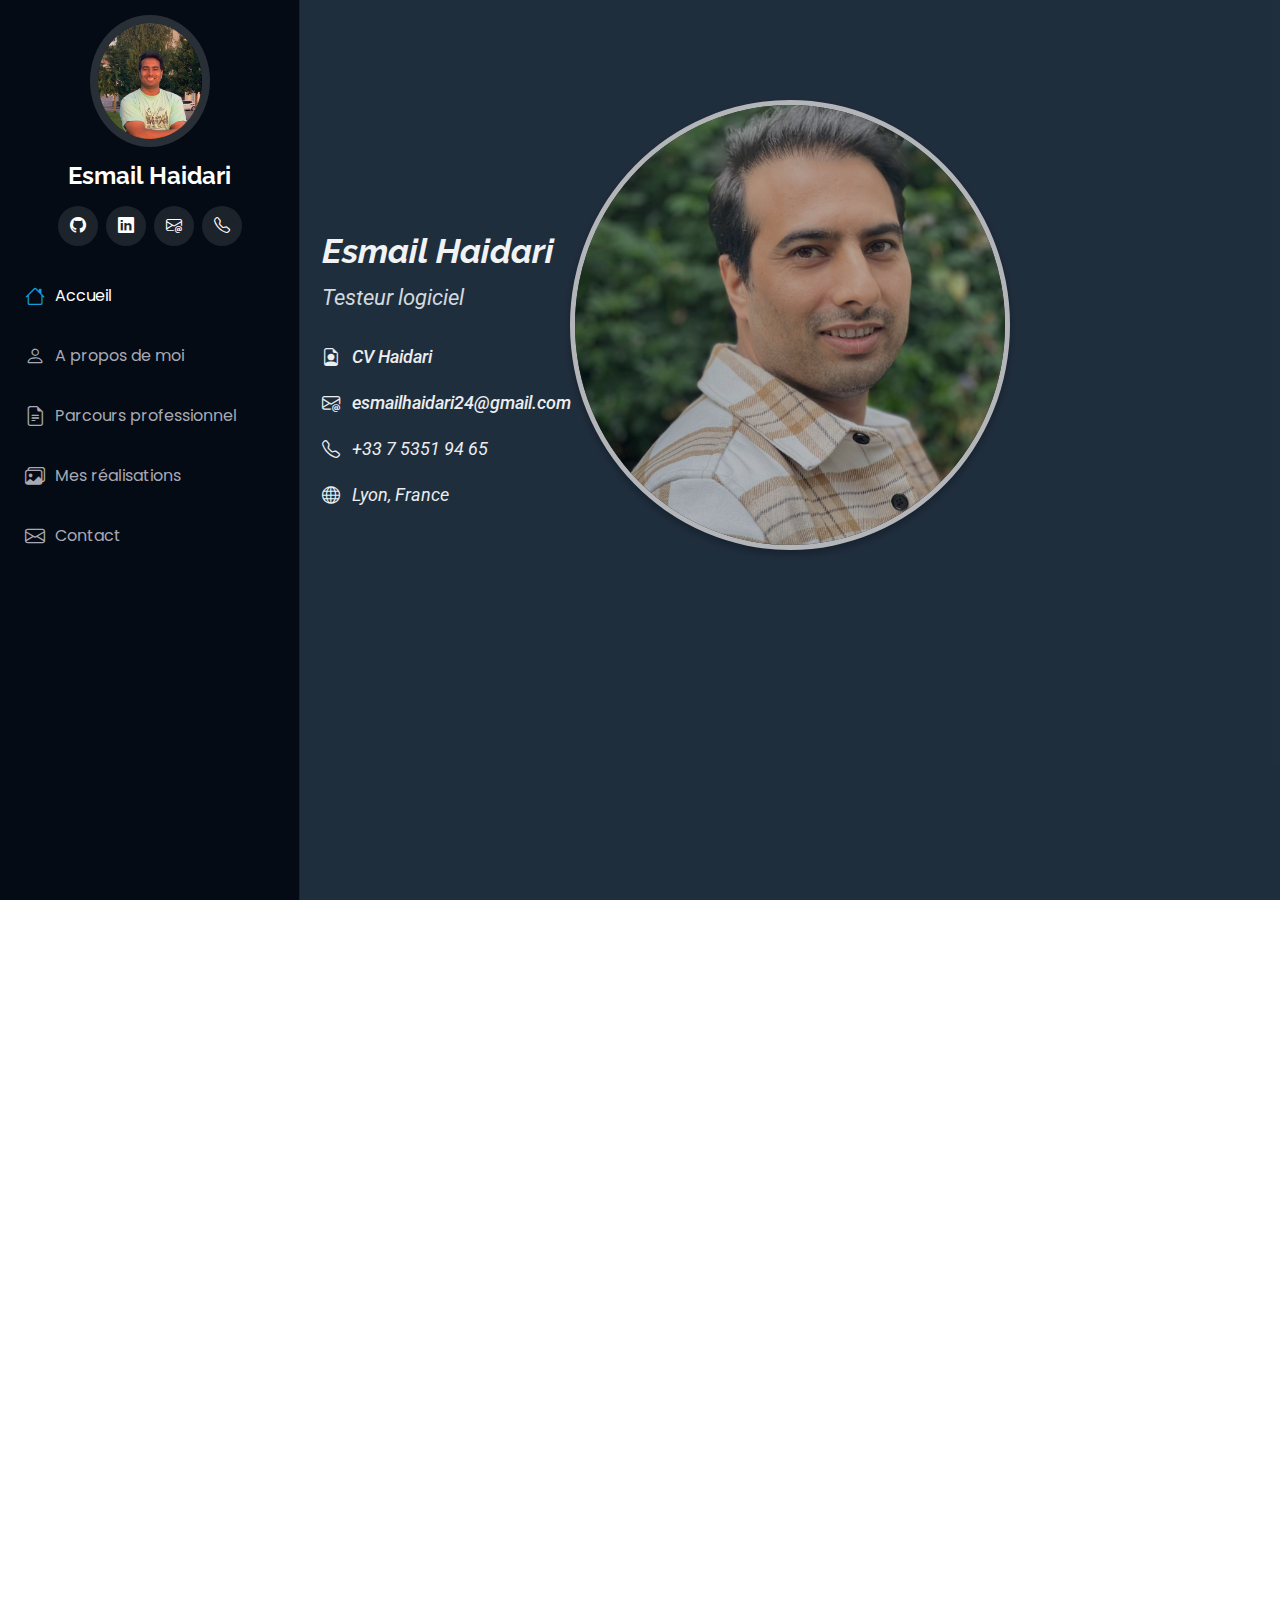
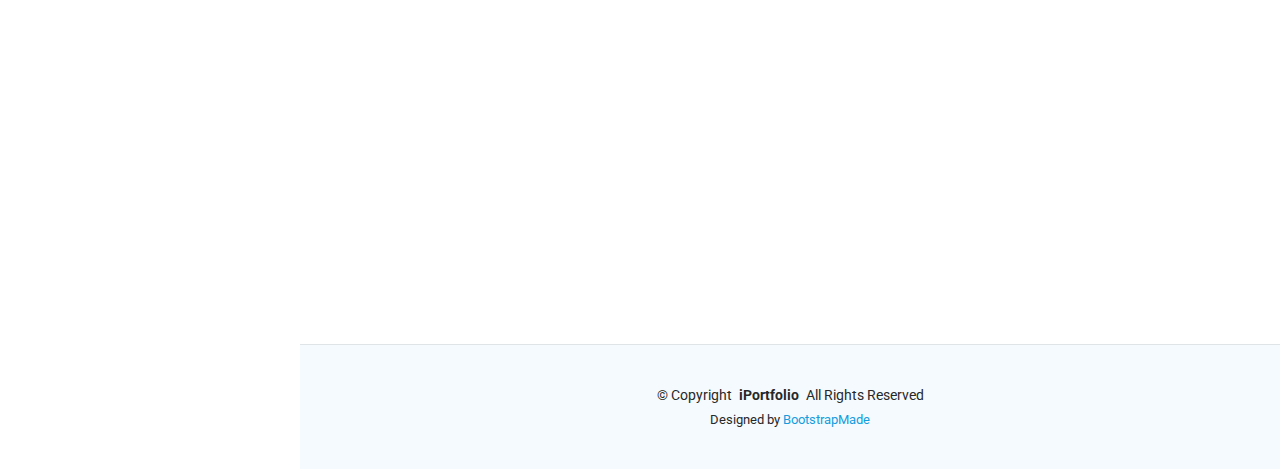
==== index.html @ 77de36d9 "first commit" ====
<!DOCTYPE html>
<html lang="en">

<head>
  <meta charset="utf-8">
  <meta content="width=device-width, initial-scale=1.0" name="viewport">
  <title>Esmail Haidari</title>
  <meta content="" name="description">
  <meta content="" name="keywords">

  <!-- Favicons -->
  <link href="assets/img/favicon.png" rel="icon">
  <link href="assets/img/apple-touch-icon.png" rel="apple-touch-icon">

  <!-- Fonts -->
  <link href="https://fonts.googleapis.com" rel="preconnect">
  <link href="https://fonts.gstatic.com" rel="preconnect" crossorigin>
  <link
    href="https://fonts.googleapis.com/css2?family=Roboto:ital,wght@0,100;0,300;0,400;0,500;0,700;0,900;1,100;1,300;1,400;1,500;1,700;1,900&family=Poppins:ital,wght@0,100;0,200;0,300;0,400;0,500;0,600;0,700;0,800;0,900;1,100;1,200;1,300;1,400;1,500;1,600;1,700;1,800;1,900&family=Raleway:ital,wght@0,100;0,200;0,300;0,400;0,500;0,600;0,700;0,800;0,900;1,100;1,200;1,300;1,400;1,500;1,600;1,700;1,800;1,900&display=swap"
    rel="stylesheet">

  <!-- Vendor CSS Files -->
  <link href="assets/vendor/bootstrap/css/bootstrap.min.css" rel="stylesheet">
  <link href="assets/vendor/bootstrap-icons/bootstrap-icons.css" rel="stylesheet">
  <link href="assets/vendor/aos/aos.css" rel="stylesheet">
  <link href="assets/vendor/glightbox/css/glightbox.min.css" rel="stylesheet">
  <link href="assets/vendor/swiper/swiper-bundle.min.css" rel="stylesheet">

  <!-- Main CSS File -->
  <link href="assets/css/main.css" rel="stylesheet">

  <!-- =======================================================
  * Template Name: iPortfolio
  * Template URL: https://bootstrapmade.com/iportfolio-bootstrap-portfolio-websites-template/
  * Updated: Jun 29 2024 with Bootstrap v5.3.3
  * Author: BootstrapMade.com
  * License: https://bootstrapmade.com/license/
  ======================================================== -->
</head>

<body class="index-page">

  <header id="header" class="header dark-background d-flex flex-column">
    <i class="header-toggle d-xl-none bi bi-list"></i>

    <div class="profile-img">
      <img src="assets/img/hero-bg.jpg" alt="" class="img-fluid rounded-circle">
    </div>

    <a href="index.html" class="logo d-flex align-items-center justify-content-center">
      <!-- Uncomment the line below if you also wish to use an image logo -->
      <!-- <img src="assets/img/logo.png" alt=""> -->
      <h1 class="sitename">Esmail Haidari</h1>
    </a>

    <div class="social-links text-center">


      <a href="https://github.com/esmailhaidari24" class="github"><i class="bi bi-github"></i></a>
      <a href="https://www.linkedin.com/in/esmail-haidari-31483b16a/" class="linkedin"><i
          class="bi bi-linkedin"></i></a>

      <a href="mailto:esmail.haidari24@gmail.com" class="mail">
        <i class="bi bi-envelope-at"></i>
      </a>

      <a href="tel:+3353519465" class="tel"><i class="bi bi-telephone"></i></a>
    </div>

    <nav id="navmenu" class="navmenu">
      <ul>
        <li><a href="#hero" class="active"><i class="bi bi-house navicon"></i>Accueil</a></li>
        <li><a href="#about"><i class="bi bi-person navicon"></i>A propos de moi</a></li>
        <li><a href="#resume"><i class="bi bi-file-earmark-text navicon"></i> Parcours professionnel</a></li>
        <li><a href="#portfolio"><i class="bi bi-images navicon"></i> Mes réalisations</a></li>


        </li>
        <li><a href="#contact"><i class="bi bi-envelope navicon"></i> Contact</a></li>
      </ul>
    </nav>

  </header>

  <main class="main">

    <!-- Hero Section -->

    <section  id="hero" class=" hero section dark-background " style="background-color: #2c3e50; min-height: 100vh; display: flex; align-items: center; justify-content: center; color: #ecf0f1;">

      <img style="border-radius:50%; width: 440px; height: 450px; margin:auto;margin-top:100px;  border: 5px solid #fff; box-shadow: 0 4px 8px rgba(0, 0, 0, 0.3); color: #ecf0f1;;"
      src="assets/img/portfolio/WhatsApp Image 1403-06-24 at 18.22.06.jpeg" 
      alt="" 

      data-aos="fade-in">
 
      <div  class="container" style="max-width: 800px; margin-left: 10px; padding-top: 40px;">
        <h2 style="color: hsl(210, 10%, 95%); font-size: 34px; margin-bottom: 10px; font-weight: 700;  font-style:italic;">Esmail Haidari
        </h2>
        <p style="color: hsl(210, 15%, 85%); font-size: 22px; margin-bottom: 25px; font-style:italic;">Testeur logiciel</p>

        <ul style="list-style: none; padding: 0; font-size: 18px; line-height: 2;">
          <li style="margin-bottom: 10px;">
            <a href="https://github.com/esmailhaidari24/CV" download="Haidari_CV.pdf"
              style="color:hsl(210, 6%, 93%); text-decoration: none; font-weight: 500;  font-style:italic;">
              <i class="bi bi-file-earmark-person" style="margin-right: 8px;"></i> CV Haidari
            </a>
          </li>
          <li style="margin-bottom: 10px;">
            <a href="mailto:esmailhaidari24@gmail.com"
              style="color:hsl(210, 6%, 93%); text-decoration: none; font-weight: 500;  font-style:italic;">
              <i class="bi bi-envelope-at" style="margin-right: 8px;"></i> esmailhaidari24@gmail.com
            </a>
          </li>
          <li style="color: hsl(210, 6%, 93%); margin-bottom: 10px;  font-style:italic;">
            <i class="bi bi-telephone" style="margin-right: 8px;  font-style:italic;"></i> +33 7 5351 94 65
          </li>
          <li style="color: hsl(210, 6%, 93%);  font-style:italic;">
            <i class="bi bi-globe" style="margin-right: 8px; font-style:italic;"></i> Lyon, France
          </li>
        </ul>
      </div>



    </section>



    </section><!-- /Hero Section -->

    <!-- About Section -->
    <section id="about" class="about section ">

      <!-- Section Title -->
      <div class="container section-title" data-aos="fade-up text-align:justify; ">
        <h2 style="font-weight:bolder; font-style: italic;">A propos de moi</h2>
        <p style="font-style:italic; text-align:justify; font-weight: bold; font-size:20px "> à la recherche d'un stage du 11/2024 au 01/2025</p> <br> 

        <p style="font-style:italic; text-align:justify;">Je suis actuellement en formation de Testeur Logiciel à IT-Akademy, en recherche d'un stage du 4 novembre
          2024 au 4 février 2025. Mes expériences professionnelles m'ont permis de comprendre l'importance du travail en
          équipe et de développer une grande capacité d'adaptation. Aujourd'hui, je souhaite mettre à profit ces
          compétences dans le domaine du Test Logiciel et continuer à progresser dans cette voie.</p>
      </div><!-- End Section Title -->


    </section><!-- /About Section -->

    <!-- Stats Section -->
    <section id="stats" class="stats section">

      <div class="container" data-aos="fade-up" data-aos-delay="100;">

        
          <h1 style="text-align: left; font-size: 32px; color: black;  border-bottom: 2px  solid var(--accent-color); width: 50px; ; font-weight: bold;  font-style:italic;">
         Compétences
          </h1>
        
        
          

          <div style="display: flex; flex-wrap: wrap; gap: 20px; justify-content: center; padding-bottom: 20px; ">
            <!-- Développement -->
            <div
              style="flex: 1 1 22%; background: #fff; border-radius: 8px; box-shadow: 0 4px 8px rgba(0,0,0,0.1); text-align: center; padding: 20px; transition: transform 0.3s, box-shadow 0.3s;">
              <img src="assets/img/portfolio/image d.png" alt=""
                style="width: 60px; height: 60px; margin-bottom: 10px;">
              <h2 style="font-size: 24px; margin-bottom: 15px;">Développement</h2>
              <ul style="list-style: none; padding: 0; margin: 0; line-height: 1.6;">
                <li>JavaScript</li>
                <li>python</li>
                <li>HTML 5</li>
                <li>CSS 3</li>
              </ul>
            </div>

            <!-- Base de données -->
            <div
              style="flex: 1 1 22%; background: #fff; border-radius: 8px; box-shadow: 0 4px 8px rgba(0,0,0,0.1); text-align: center; padding: 20px; transition: transform 0.3s, box-shadow 0.3s;">
              <img src="assets/img/portfolio/image.png" alt="" style="width: 60px; height: 60px; margin-bottom: 10px;">
              <h2 style="font-size: 24px; margin-bottom: 15px;">Base de données</h2>
              <ul style="list-style: none; padding: 0; margin: 0; line-height: 1.6;">
                <li>SQL</li>
                <li>DBeaver</li>
                <li>phpmyadmin</li>
              </ul>
            </div>

            <!-- Logiciel -->
            <div
              style="flex: 1 1 22%; background: #fff; border-radius: 8px; box-shadow: 0 4px 8px rgba(0,0,0,0.1); text-align: center; padding: 20px; transition: transform 0.3s, box-shadow 0.3s;">
              <img src="assets/img/portfolio/image copy.png" alt=""
                style="width: 60px; height: 60px; margin-bottom: 10px;">
              <h2 style="font-size: 24px; margin-bottom: 15px;">Logiciel</h2>
              <ul style="list-style: none; padding: 0; margin: 0; line-height: 1.6;">
                <li>selenium</li>
                <li>Jira</li>
                <li>postman</li>
                <li>Github</li>
              </ul>
            </div>

            <!-- Langues -->
            <div
              style="flex: 1 1 22%; background: #fff; border-radius: 8px; box-shadow: 0 4px 8px rgba(0,0,0,0.1); text-align: center; padding: 20px; transition: transform 0.3s, box-shadow 0.3s;">
              <img src="assets/img/portfolio/imageee.png" alt=""
                style="width: 60px; height: 60px; margin-bottom: 10px; background:green;">
              <h2 style="font-size: 24px; margin-bottom: 15px;">Langues</h2>
              <ul style="list-style: none; padding: 0; margin: 0; line-height: 1.6;">
                <li>Français</li>
                <li>Anglais</li>
                <li>persan</li>
              </ul>
            </div>
          </div>
        </div>



      </div>


      <!-- Resume Section -->
      <section id="resume" class="resume section">

        <!-- Section Title -->
        <div style="font-style: italic;" class="container section-title" data-aos="fade-up">
          <h2>Parcours professionnel</h2>
          <p> Ayant une solide expérience dans les domaines juridiques et administratifs, je suis à la recherche d'une
            nouvelle étape dans ma carrière professionnelle dans le domaine du test. </p>
        </div><!-- End Section Title -->

        <div class="container">

          <div class="row">

            <div class="col-lg-6" data-aos="fade-up" data-aos-delay="100">
              <h3 class="resume-title">Formation testeur logiciel</h3>

              <div class="resume-item pb-0">
                <h4>2024 - 2025</h4>
                <p><em>
                    <ul>
                      <li> Communication & posture professionnelle </li> <br>
                      <li> Préparation à la certification ISTQB </li> <br>
                      <li> Tests Fonctionnels et Automatisés </li> <br>
                      <li> Notions Fondamentales de qualité logiciel </li> <br>
                      <li> Algorithmie & Bases du Développement Web</li> <br>
                      <li> Conception de Tests Logiciels </li> <br>
                      <li> Exécution de Tests Fonctionnels & Automatisés </li> <br>
                      <li>Rapport des bugs </li> <br>
                  </em></p>
                </ul>

              </div><!-- Edn Resume Item -->

              <h3 class="resume-title">Education</h3>
              <div class="resume-item">
                <h4>Master en Droit International</h4>

                <h5>2019 - 2020</h5>
                <p><em>Université Jean Moulin Lyon 3
                  </em>
                <ul>
                  <li>Droit International Public</li>
                  <li>Droit International Private</li>
                  <li>Droit Humanitaire International</li>
                  <li>Droit des affaires internationales</li>
                  <li>Droit Administrative International</li>
                </ul>

              </div><!-- Edn Resume Item -->


            </div>




            <div class="col-lg-6" data-aos="fade-up" data-aos-delay="200">
              <h3 class="resume-title">Professional Experience</h3>
              <div class="resume-item">
                <h4>Interprète à l’OFPRA , paris</h4>
                <h5>2023 - 2024</h5>

                <ul>
                  <li>Traduire oralement les échanges entre les demandeurs d’asile et les agents de l’OFPRA (Office
                    Français de Protection des Réfugiés et Apatrides) pendant les entretiens individuels.</li>
                  <li>Aider à la communication entre les demandeurs d’asile et l’officier de protection pour assurer
                    une bonne compréhension mutuelle. </li>
                </ul>
              </div><!-- Edn Resume Item -->

              <div class="resume-item">
                <h4>Accompagnateur Social</h4>

                <h5>2022 - 2023</h5>
                <p><em>Conseil National des Barreaux , paris</em></p>

                <ul>
                  <li>Assistance dans les démarches administratives, l'insertion professionnelle, l'accès aux droits
                    et à la santé.
                  </li>
                  <li>Conception, mise en œuvre, et évaluation de projets d'accompagnement en collaboration avec les
                    partenaires concerné</li>

                </ul>
              </div><!-- Edn Resume Item -->


              <div class="resume-item">
                <h4>Conseiller Juridique</h4>

                <h5>2020 - 2021</h5>
                <p><em>Ambassade de France, Kaboul, Afghanistan</em></p>

                <ul>
                  <li>Planification et organisation des conférences visant à introduire et à développer des projets de
                    l’ambassade au sein des institutions juridiques en Afghanistan.

                  </li>
                  <li>Coordination efficace entre l’ambassade et barreau afghan pour assurer le traitement et suivi des
                    demandes de coopération judiciaire.</li>
                  <li>Rédaction de comptes rendus et prise de notes lors des réunions et échanges entre les
                    représentants de l'ambassade et le bureau afghan.
                  </li>
                  <li>Rédaction des documents : Élaborer et réviser des documents juridiques lors des conférences
                    organisées pour les avocats</li>
                </ul>
              </div><!-- Edn Resume Item -->

            </div>

          </div>

        </div>

      </section><!-- /Resume Section -->



      <!-- Portfolio Section -->
      <section id="portfolio" class="portfolio section light-background">

        <!-- Section Title -->
        <div style="font-style: italic;" class="container section-title" data-aos="fade-up;">
          <h2>Mes réalisations</h2>
          <p>J'ai réalisé plusieurs projets en informatique, en programmation et en tests fonctionnels. Je vous propose
            une liste des projets que j'ai réalisés et des compétences que j'ai acquises.</p>

        </div><!-- End Section Title -->

        <div class="container" style="background-color: white;">

          <div class="isotope-layout" data-default-filter="*" data-layout="masonry" data-sort="original-order">

            <ul class="portfolio-filters isotope-filters" data-aos="fade-up" data-aos-delay="100">
              <li data-filter="*" class="filter-active">All</li>
              <li data-filter=".filter-app">test logiciel</li>
              <li data-filter=".filter-product">JavaScript</li>
              <li data-filter=".filter-branding">python</li><a href="API"></a>
              <li data-filter=".filter-books">SQL</li>
              <li data-filter=".filter-books">selenium</li>

            </ul><!-- End Portfolio Filters -->




            <div class="row gy-4 isotope-container" data-aos="fade-up" data-aos-delay="200">

              <div class="col-lg-4 col-md-6 portfolio-item isotope-item filter-app">
                <div class="portfolio-content h-100">
                  <img style="width: 100%; height: 100%;  " src="assets/img/portfolio/app-1.jpg" class="img-fluid" alt="">
                  <div class="portfolio-info">
                    <h4>automatisation des tests selenium/pytest </h4>
                    <p>seleunium & pytest </p>/
                    <a href="https://github.com/esmailhaidari24/Selenium-et-Pytest" title="App 1"
                      data-gallery="portfolio-gallery-app" class="glightbox preview-link"><i
                        class="bi bi-zoom-in"></i></a>
                    <a href="https://github.com/esmailhaidari24/Selenium-et-Pytest" title="More Details"
                      class="details-link"><i class="bi bi-link-45deg"></i></a>
                  </div>
                </div>
              </div><!-- End Portfolio Item -->



              <div class="col-lg-4 col-md-6 portfolio-item isotope-item filter-product">
                <div class="portfolio-content h-100">
                  <img style="width: 100%; height: 100%;  " src="assets/img/portfolio/app-2.jpg" class="img-fluid" alt="">
                  <div class="portfolio-info">
                    <h4>API postman</h4>
                    <p>réalisation de test API </p>
                    <a href="https://github.com/esmailhaidari24/API--postman" title="Product 1"
                      data-gallery="portfolio-gallery-product" class="glightbox preview-link"><i
                        class="bi bi-zoom-in"></i></a>
                    <a href="https://github.com/esmailhaidari24/API--postman" title="More Details"
                      class="details-link"><i class="bi bi-link-45deg"></i></a>
                  </div>
                </div>

              </div><!-- End Portfolio Item -->

              <div class="col-lg-4 col-md-6 portfolio-item isotope-item filter-branding">
                <div class="portfolio-content h-100">
                  <img style="width: 100%; height: 100%; " src="assets/img/portfolio/branding-1.jpg" class="img-fluid" alt="">
                  <div class="portfolio-info">
                    <h4>Base de données</h4>
                    <p>SQL base de données</p>
                    <a href="https://github.com/esmailhaidari24/Exo-SQL" title="Branding 1"
                      data-gallery="portfolio-gallery-branding" class="glightbox preview-link"><i
                        class="bi bi-zoom-in"></i></a>
                    <a href=" https://github.com/esmailhaidari24/Exo-SQL" title="More Details" class="details-link"><i
                        class="bi bi-link-45deg"></i></a>
                  </div>
                </div>
              </div><!-- End Portfolio Item -->


              <div class="col-lg-4 col-md-6 portfolio-item isotope-item filter-books">
                <div class="portfolio-content h-100">
                  <img style="width: 100%; height: 100%;" src="assets/img/portfolio/books-1.jpg" class="img-fluid" alt="">
                  <div class="portfolio-info">
                    <h4>Test Fonctionnels</h4>
                    <p>concepation de tests fonctionnels</p>
                    <a href="https://github.com/esmailhaidari24/Tp-conception-de-test-fonctionnel" title="Branding 1"
                      data-gallery="portfolio-gallery-book" class="glightbox preview-link"><i
                        class="bi bi-zoom-in"></i></a>
                    <a href="https://github.com/esmailhaidari24/Tp-conception-de-test-fonctionnel" title="More Details"
                      class="details-link"><i class="bi bi-link-45deg"></i></a>
                  </div>
                </div>
              </div><!-- End Portfolio Item -->



              <div class="col-lg-4 col-md-6 portfolio-item isotope-item filter-app">
                <div class="portfolio-content h-100">
                  <img style="width: 100%; height: 100%;" src="assets/img/portfolio/app-2..jpg" class="img-fluid" alt="">
                  <div class="portfolio-info">
                    <h4>Algorithmie</h4>
                    <p>Exo d'algorithmie</p>
                    <a href="assets/img/portfolio/app-2.jpg" title="App 2" data-gallery="portfolio-gallery-app"
                      class="glightbox preview-link"><i class="bi bi-zoom-in"></i></a>
                    <a href="https://github.com/esmailhaidari24/Algorithmie" title="More Details"
                      class="details-link"><i class="bi bi-link-45deg"></i></a>
                  </div>
                </div>
              </div><!-- End Portfolio Item -->


              <div class="col-lg-4 col-md-6 portfolio-item isotope-item filter-product">
                <div class="portfolio-content h-100">
                  <img style="width: 100%; height: 100%;  " src="assets/img/portfolio/product-2.jpg" class="img-fluid" alt="">
                  <div class="portfolio-info">
                    <h4>HTML & CSS</h4>
                    <p>Mini projet HTML & CSS</p>
                    <a href="assets/img/portfolio/product-2.jpg" title="Product 2"
                      data-gallery="portfolio-gallery-product" class="glightbox preview-link"><i
                        class="bi bi-zoom-in"></i></a>
                    <a href="https://github.com/esmailhaidari24/HTML" title="More Details" class="details-link"><i
                        class="bi bi-link-45deg"></i></a>
                  </div>
                </div>
              </div><!-- End Portfolio Item -->


              <div class="col-lg-4 col-md-6 portfolio-item isotope-item filter-branding">
                <div class="portfolio-content h-100">
                  <img style="width: 100%; height: 100%;  " src="assets/img/portfolio/branding-2.jpg" class="img-fluid" alt="">
                  <div class="portfolio-info">
                    <h4>Digramme d'état</h4>
                    <p>Création un Graphe de flot</p>
                    <a href="assets/img/portfolio/branding-2.jpg" title="Branding 2"
                      data-gallery="portfolio-gallery-branding" class="glightbox preview-link"><i
                        class="bi bi-zoom-in"></i></a>
                    <a href="https://github.com/esmailhaidari24/test-par-couverture-d-cision/blob/main/README.md"
                      title="More Details" class="details-link"><i class="bi bi-link-45deg"></i></a>
                  </div>
                </div>
              </div><!-- End Portfolio Item -->


              <div class="col-lg-4 col-md-6 portfolio-item isotope-item filter-books">
                <div class="portfolio-content h-100">
                  <img style="width: 100%; height: 100%;  " src="assets/img/portfolio/books-2.jpg" class="img-fluid" alt="">
                  <div class="portfolio-info">
                    <h4>Calculette</h4>
                    <p>Création d'un programme en python pour tester une calculette</p>
                    <a href="assets/img/portfolio/books-2.jpg" title="Branding 2" data-gallery="portfolio-gallery-book"
                      class="glightbox preview-link"><i class="bi bi-zoom-in"></i></a>
                    <a href="https://github.com/esmailhaidari24/Calculette/blob/main/exo.py" title="More Details"
                      class="details-link"><i class="bi bi-link-45deg"></i></a>
                  </div>
                </div>
              </div><!-- End Portfolio Item -->

              <div class="col-lg-4 col-md-6 portfolio-item isotope-item filter-app">
                <div class="portfolio-content h-100">
                  <img style="width: 100%; height: 100%;  " src="assets/img/portfolio/branding---3.jpg" class="img-fluid" alt="">
                  <div class="portfolio-info">
                    <h4>Rédaction de cas de test fonctionnel</h4>
                    <p>cas de test & son automatisation</p>
                    <a href="assets/img/portfolio/app-3.jpg" title="App 3" data-gallery="portfolio-gallery-app"
                      class="glightbox preview-link"><i class="bi bi-zoom-in"></i></a>
                    <a href="https://github.com/esmailhaidari24/Tp-conception-de-test-fonctionnel?tab=readme-ov-file"
                      title="More Details" class="details-link"><i class="bi bi-link-45deg"></i></a>
                  </div>
                </div>
              </div><!-- End Portfolio Item -->

             
                 
              <div class="col-lg-4 col-md-6 portfolio-item isotope-item filter-app">
                <div class="portfolio-content h-100">
                  <img style="width: 100%; height: 100%;  " src="assets/img/portfolio//product-1.jpg" class="img-fluid" alt="">
                  <div class="portfolio-info">
                    <h4>Rédaction de cas de test fonctionnel</h4>
                    <p>cas de test & son automatisation</p>
                    <a href="assets/img/portfolio/app-3.jpg" title="App 3" data-gallery="portfolio-gallery-app"
                      class="glightbox preview-link"><i class="bi bi-zoom-in"></i></a>
                    <a href="https://github.com/esmailhaidari24/portfolio"
                      title="More Details" class="details-link"><i class="bi bi-link-45deg"></i></a>
                  </div>
                </div>
              </div><!-- End Portfolio Item -->





            </div><!-- End Portfolio Container -->

          </div>


        </div>

      </section><!-- /Portfolio Section -->



      <!-- Contact Section -->

      <section id="contact" class="contact section">

        <!-- Section Title -->
        <div class="container section-title" data-aos="fade-up">
          <h2>Contact</h2>
          <!--<p>Necessitatibus eius consequatur ex aliquid fuga eum quidem sint consectetur velit</p> -->
        </div><!-- End Section Title -->

        <div class="container" data-aos="fade-up" data-aos-delay="100">

          <div class="row gy-4">

            <div class="col-lg-5">

              <div class="info-wrap">
                <div class="info-item d-flex" data-aos="fade-up" data-aos-delay="200">
                  <i class="bi bi-geo-alt flex-shrink-0"></i>
                  <div>
                    <!--<h3>Address</h3> -->
                    <p>35 rue richelieu, villeurbanne, 69100</p>
                  </div>
                </div><!-- End Info Item -->

                <div class="info-item d-flex" data-aos="fade-up" data-aos-delay="300">
                  <i class="bi bi-telephone flex-shrink-0"></i>
                  <div>
                    <!--<h3>Call Us</h3> -->
                    <p>+33 7 5351 94 65</p>
                  </div>
                </div><!-- End Info Item -->

                <div class="info-item d-flex" data-aos="fade-up" data-aos-delay="400">
                  <i class="bi bi-envelope flex-shrink-0"></i>
                  <div>
                    <!-- <h3>Email Us</h3> -->
                    <p>esmail.haidari24@gmail.com</p>
                  </div>
                </div><!-- End Info Item -->

                <iframe
                  src="https://www.google.com/maps/embed?pb=!1m14!1m8!1m3!1d48389.78314118045!2d-74.006138!3d40.710059!3m2!1i1024!2i768!4f13.1!3m3!1m2!1s0x89c25a22a3bda30d%3A0xb89d1fe6bc499443!2sDowntown%20Conference%20Center!5e0!3m2!1sen!2sus!4v1676961268712!5m2!1sen!2sus"
                  frameborder="0" style="border:0; width: 100%; height: 270px;" allowfullscreen="" loading="lazy"
                  referrerpolicy="no-referrer-when-downgrade"></iframe>
              </div>
            </div>

            <div class="col-lg-7">
              <form action="forms/contact.php" method="post" class="php-email-form" data-aos="fade-up"
                data-aos-delay="200">
                <div class="row gy-4">

                  <div class="col-md-6">
                    <label for="name-field" class="pb-2"></label>
                    <input type="text" name="name" id="name-field" class="form-control" required=""
                      placeholder="Nom/Prénom">
                  </div>

                  <div class="col-md-6">
                    <label for="email-field" class="pb-2"> </label>
                    <input type="email" class="form-control" name="email" id="email-field" required=""
                      placeholder="Email">
                  </div>

                  <div class="col-md-12">
                    <label for="subject-field" class="pb-2"></label>
                    <input type="text" class="form-control" name="subject" id="subject-field" required=""
                      placeholder="Sujet">
                  </div>

                  <div class="col-md-12">
                    <label for="message-field" class="pb-2"></label>
                    <textarea class="form-control" name="message" rows="10" id="message-field" required=""
                      placeholder="Ecrivez votre message ici..."></textarea placeholder="message">
                    </div>

                    <div class="col-md-12 text-center">
                      <div class="loading">Loading</div>
                      <div class="error-message"></div>
                      <div class="sent-message">Votre message a été envoyé. Merci !</div>

                      <button type="submit">Envoyer</button>
                    </div>

                  </div>
                </form>
              </div><!-- End Contact Form -->

            </div>

          </div>

        </section><!-- /Contact Section -->

  </main>

  <footer id="footer" class="footer position-relative light-background">

    <div class="container">
      <div class="copyright text-center ">
        <p>© <span>Copyright</span> <strong class="px-1 sitename">iPortfolio</strong> <span>All Rights Reserved</span>
        </p>
      </div>
      <div class="credits">
        <!-- All the links in the footer should remain intact. -->
        <!-- You can delete the links only if you've purchased the pro version. -->
        <!-- Licensing information: https://bootstrapmade.com/license/ -->
        <!-- Purchase the pro version with working PHP/AJAX contact form: [buy-url] -->
        Designed by <a href="https://bootstrapmade.com/">BootstrapMade</a>
      </div>
    </div>

  </footer>

  <!-- Scroll Top -->
  <a href="#" id="scroll-top" class="scroll-top d-flex align-items-center justify-content-center"><i
      class="bi bi-arrow-up-short"></i></a>

  <!-- Preloader -->
  <div id="preloader"></div>

  <!-- Vendor JS Files -->
  <script src="assets/vendor/bootstrap/js/bootstrap.bundle.min.js"></script>
  <script src="assets/vendor/php-email-form/validate.js"></script>
  <script src="assets/vendor/aos/aos.js"></script>
  <script src="assets/vendor/typed.js/typed.umd.js"></script>
  <script src="assets/vendor/purecounter/purecounter_vanilla.js"></script>
  <script src="assets/vendor/waypoints/noframework.waypoints.js"></script>
  <script src="assets/vendor/glightbox/js/glightbox.min.js"></script>
  <script src="assets/vendor/imagesloaded/imagesloaded.pkgd.min.js"></script>
  <script src="assets/vendor/isotope-layout/isotope.pkgd.min.js"></script>
  <script src="assets/vendor/swiper/swiper-bundle.min.js"></script>

  <!-- Main JS File -->
  <script src="assets/js/main.js"></script>

</body>

</html>
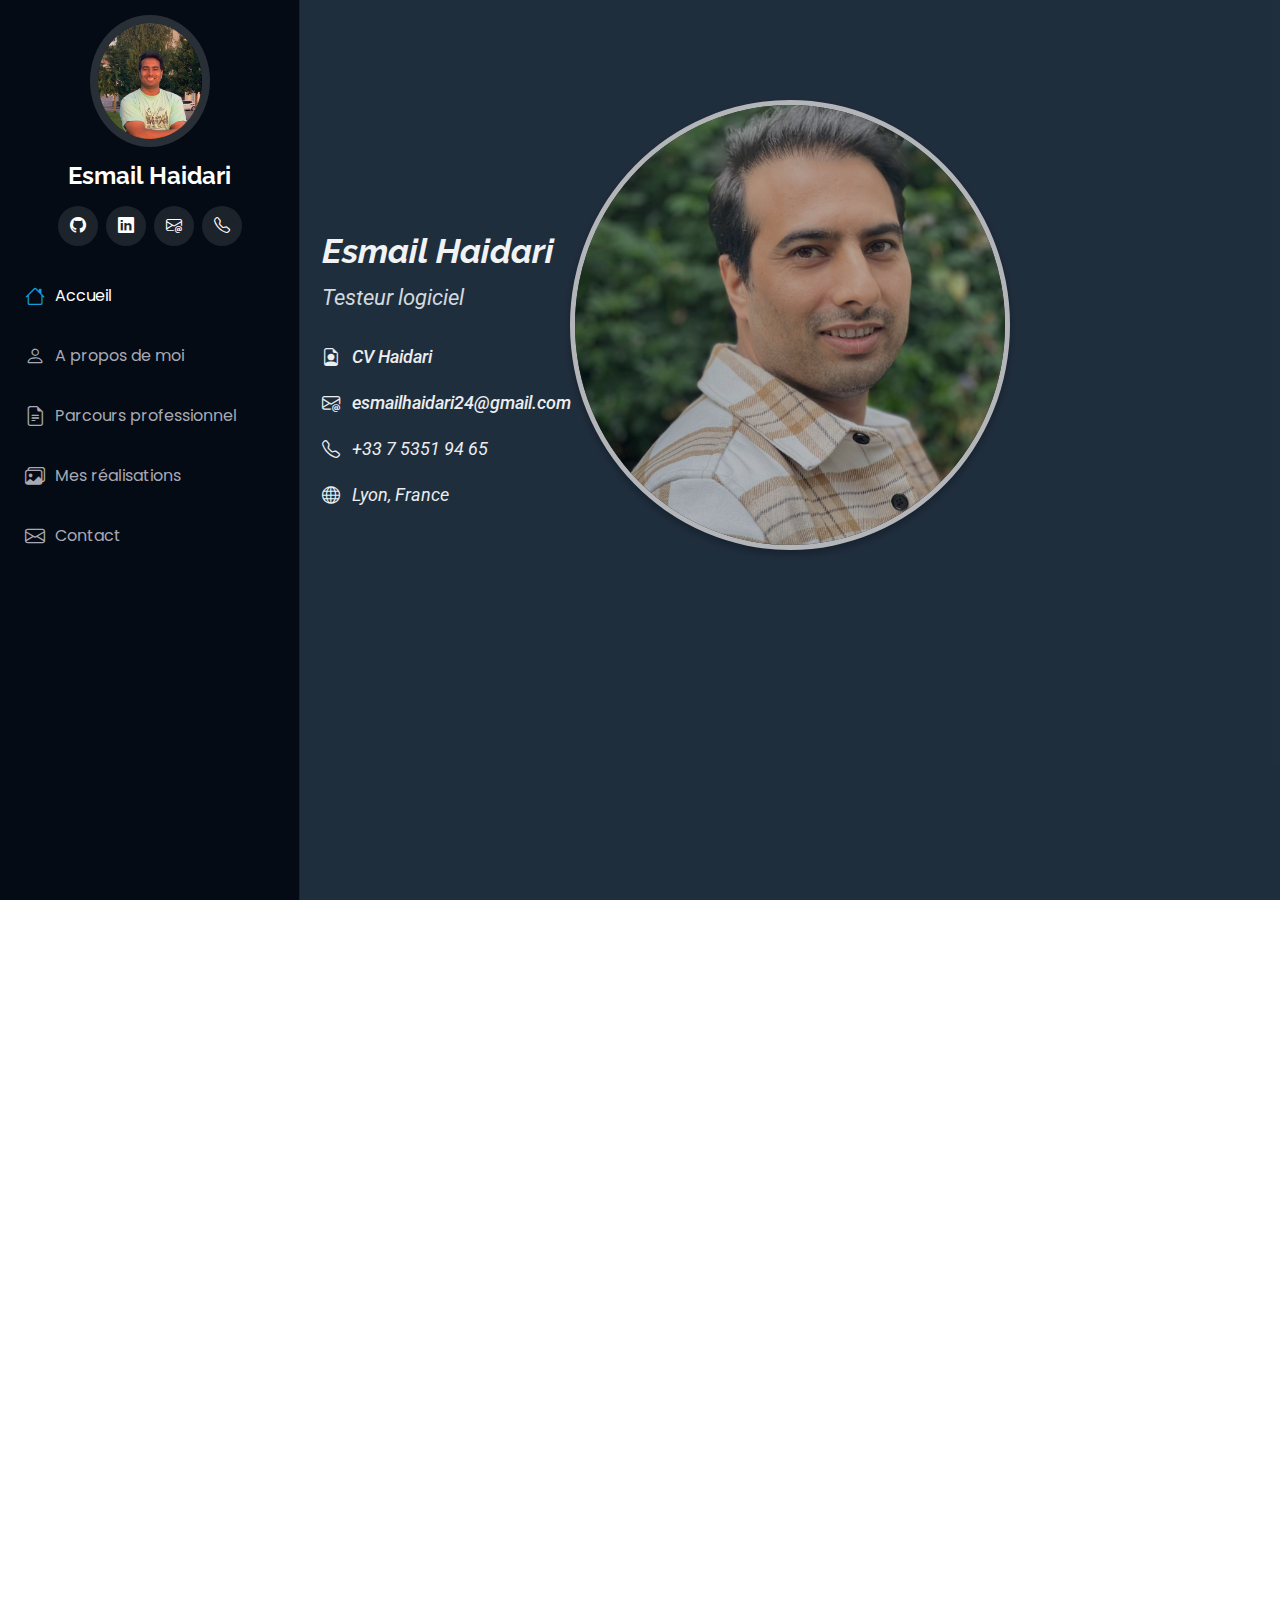
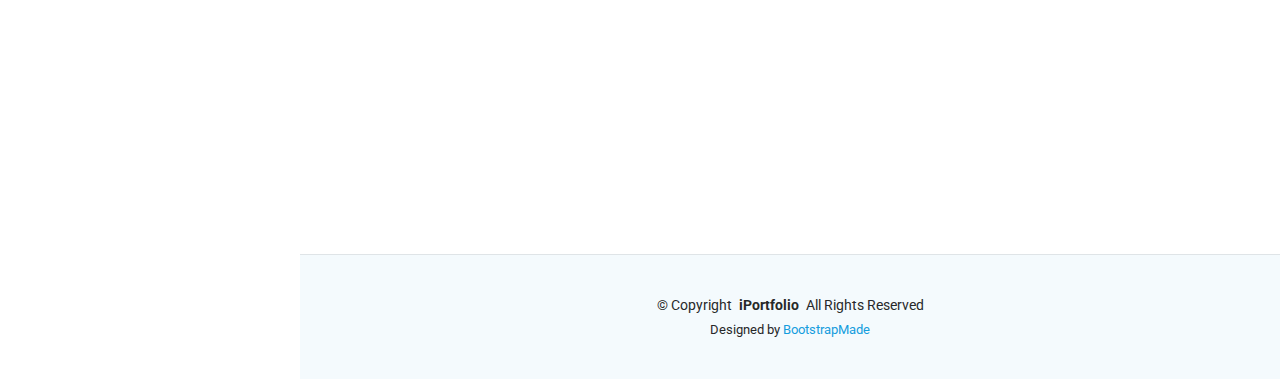
==== commit 976675fe: "modificaation" ====
--- a/index.html
+++ b/index.html
@@ -101,7 +101,7 @@
 
         <ul style="list-style: none; padding: 0; font-size: 18px; line-height: 2;">
           <li style="margin-bottom: 10px;">
-            <a href="https://github.com/esmailhaidari24/CV" download="Haidari_CV.pdf"
+            <a href="https://github.com/esmailhaidari24/CV/blob/main/CV%20.PDF" download="Haidari_CV.pdf"
               style="color:hsl(210, 6%, 93%); text-decoration: none; font-weight: 500;  font-style:italic;">
               <i class="bi bi-file-earmark-person" style="margin-right: 8px;"></i> CV Haidari
             </a>
@@ -130,10 +130,10 @@
     </section><!-- /Hero Section -->
 
     <!-- About Section -->
-    <section id="about" class="about section ">
+    <section style="padding-bottom: 0px;" id="about" class="about section ">
 
       <!-- Section Title -->
-      <div class="container section-title" data-aos="fade-up text-align:justify; ">
+      <div class="container section-title" style="padding-bottom: 0px;" data-aos="fade-up text-align:justify; ">
         <h2 style="font-weight:bolder; font-style: italic;">A propos de moi</h2>
         <p style="font-style:italic; text-align:justify; font-weight: bold; font-size:20px "> à la recherche d'un stage du 11/2024 au 01/2025</p> <br> 
 
@@ -516,8 +516,8 @@
                 <div class="portfolio-content h-100">
                   <img style="width: 100%; height: 100%;  " src="assets/img/portfolio//product-1.jpg" class="img-fluid" alt="">
                   <div class="portfolio-info">
-                    <h4>Rédaction de cas de test fonctionnel</h4>
-                    <p>cas de test & son automatisation</p>
+                    <h3>Portfolio</h3>
+                    <p>Création d'un portfolio</p>
                     <a href="assets/img/portfolio/app-3.jpg" title="App 3" data-gallery="portfolio-gallery-app"
                       class="glightbox preview-link"><i class="bi bi-zoom-in"></i></a>
                     <a href="https://github.com/esmailhaidari24/portfolio"
@@ -582,8 +582,9 @@
                   </div>
                 </div><!-- End Info Item -->
 
+            
                 <iframe
-                  src="https://www.google.com/maps/embed?pb=!1m14!1m8!1m3!1d48389.78314118045!2d-74.006138!3d40.710059!3m2!1i1024!2i768!4f13.1!3m3!1m2!1s0x89c25a22a3bda30d%3A0xb89d1fe6bc499443!2sDowntown%20Conference%20Center!5e0!3m2!1sen!2sus!4v1676961268712!5m2!1sen!2sus"
+                  src="https://www.google.com/maps/embed?pb=!1m18!1m12!1m3!1d5567.217562128725!2d4.874600976331552!3d45.75898847108039!2m3!1f0!2f0!3f0!3m2!1i1024!2i768!4f13.1!3m3!1m2!1s0x47f4c1d388f0f373%3A0xa1b137329c4563e7!2s35%20Rue%20Richelieu%2C%2069100%20Villeurbanne!5e0!3m2!1sfr!2sfr!4v1726558632361!5m2!1sfr!2sfr" width="400" height="300" style="border:0;" allowfullscreen="" loading="lazy" referrerpolicy="no-referrer-when-downgrade"
                   frameborder="0" style="border:0; width: 100%; height: 270px;" allowfullscreen="" loading="lazy"
                   referrerpolicy="no-referrer-when-downgrade"></iframe>
               </div>
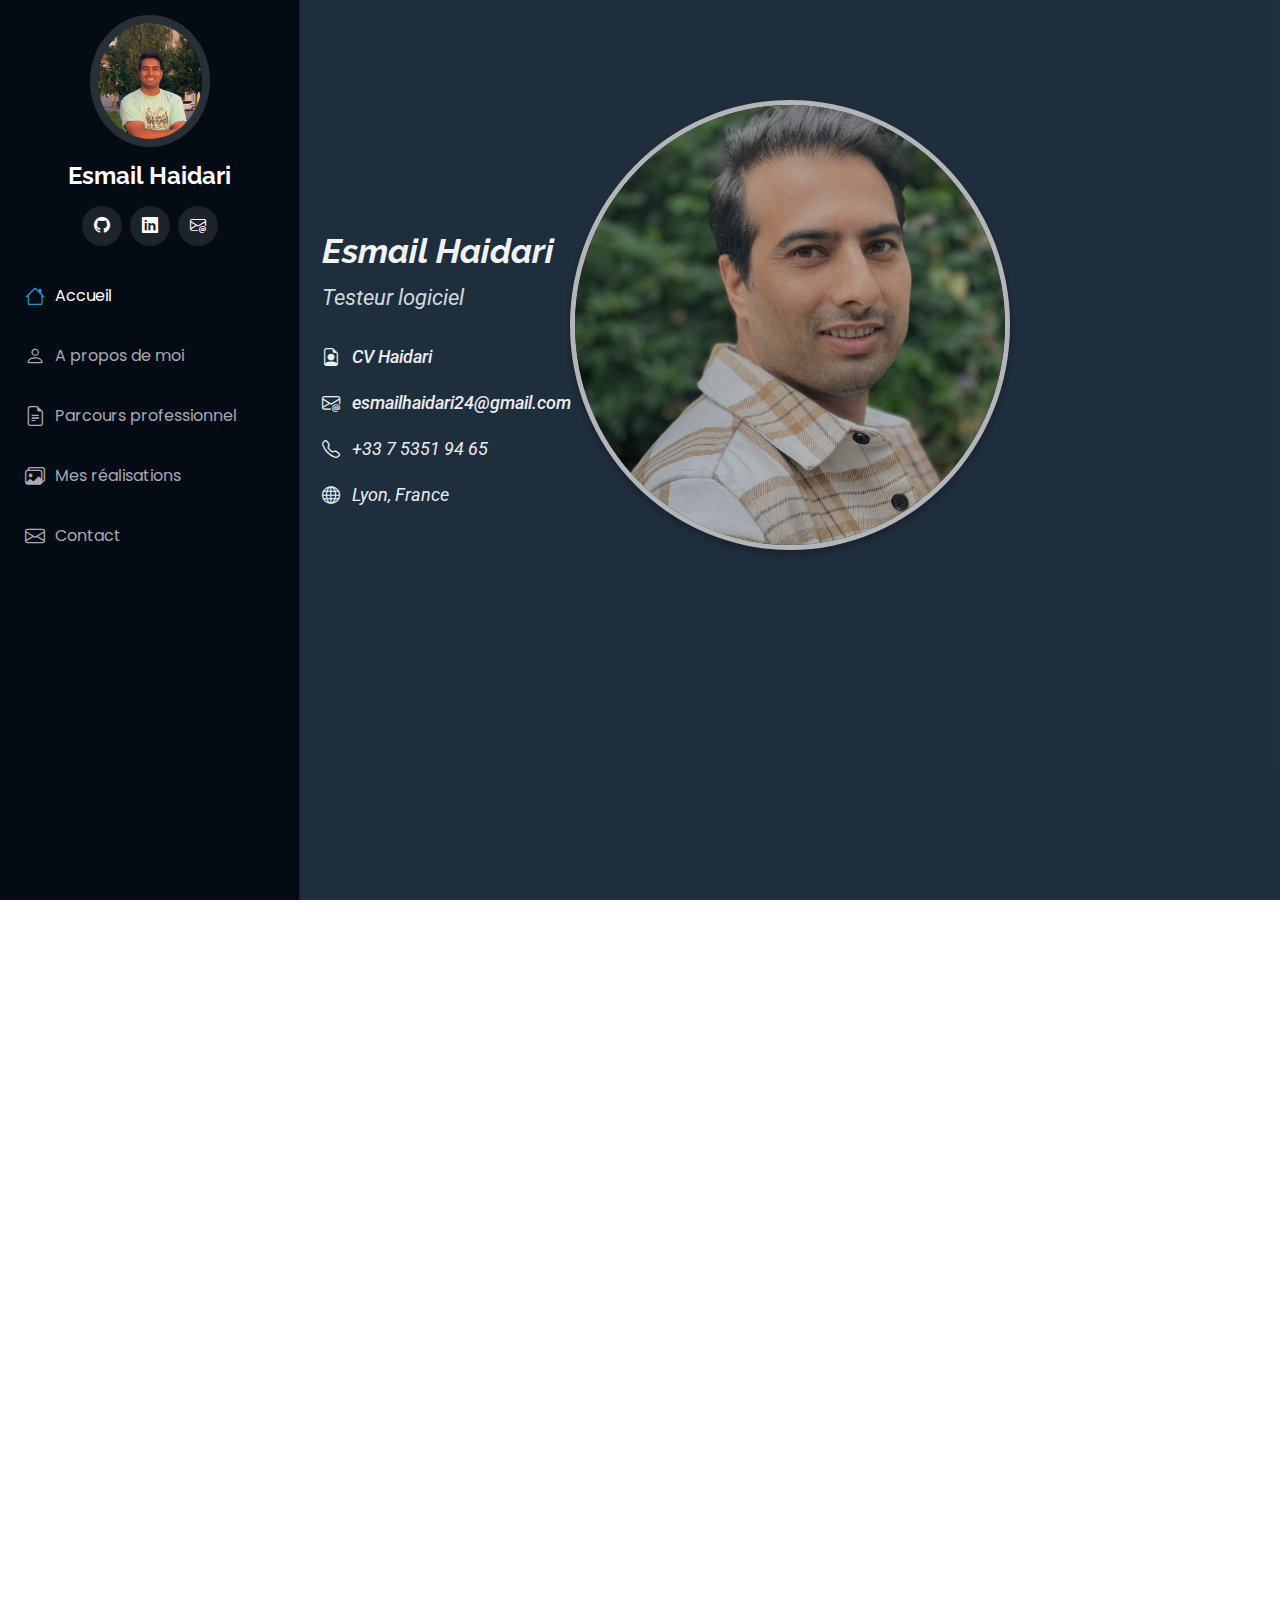
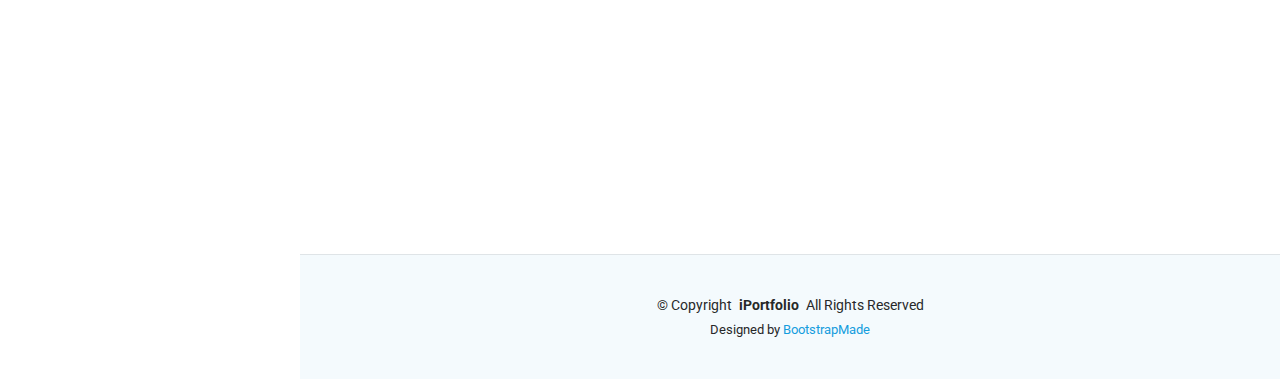
==== commit a5dba3c7: "Update index.html" ====
--- a/index.html
+++ b/index.html
@@ -64,7 +64,7 @@
         <i class="bi bi-envelope-at"></i>
       </a>
 
-      <a href="tel:+3353519465" class="tel"><i class="bi bi-telephone"></i></a>
+   
     </div>
 
     <nav id="navmenu" class="navmenu">
@@ -681,4 +681,4 @@
 
 </body>
 
-</html>+</html>
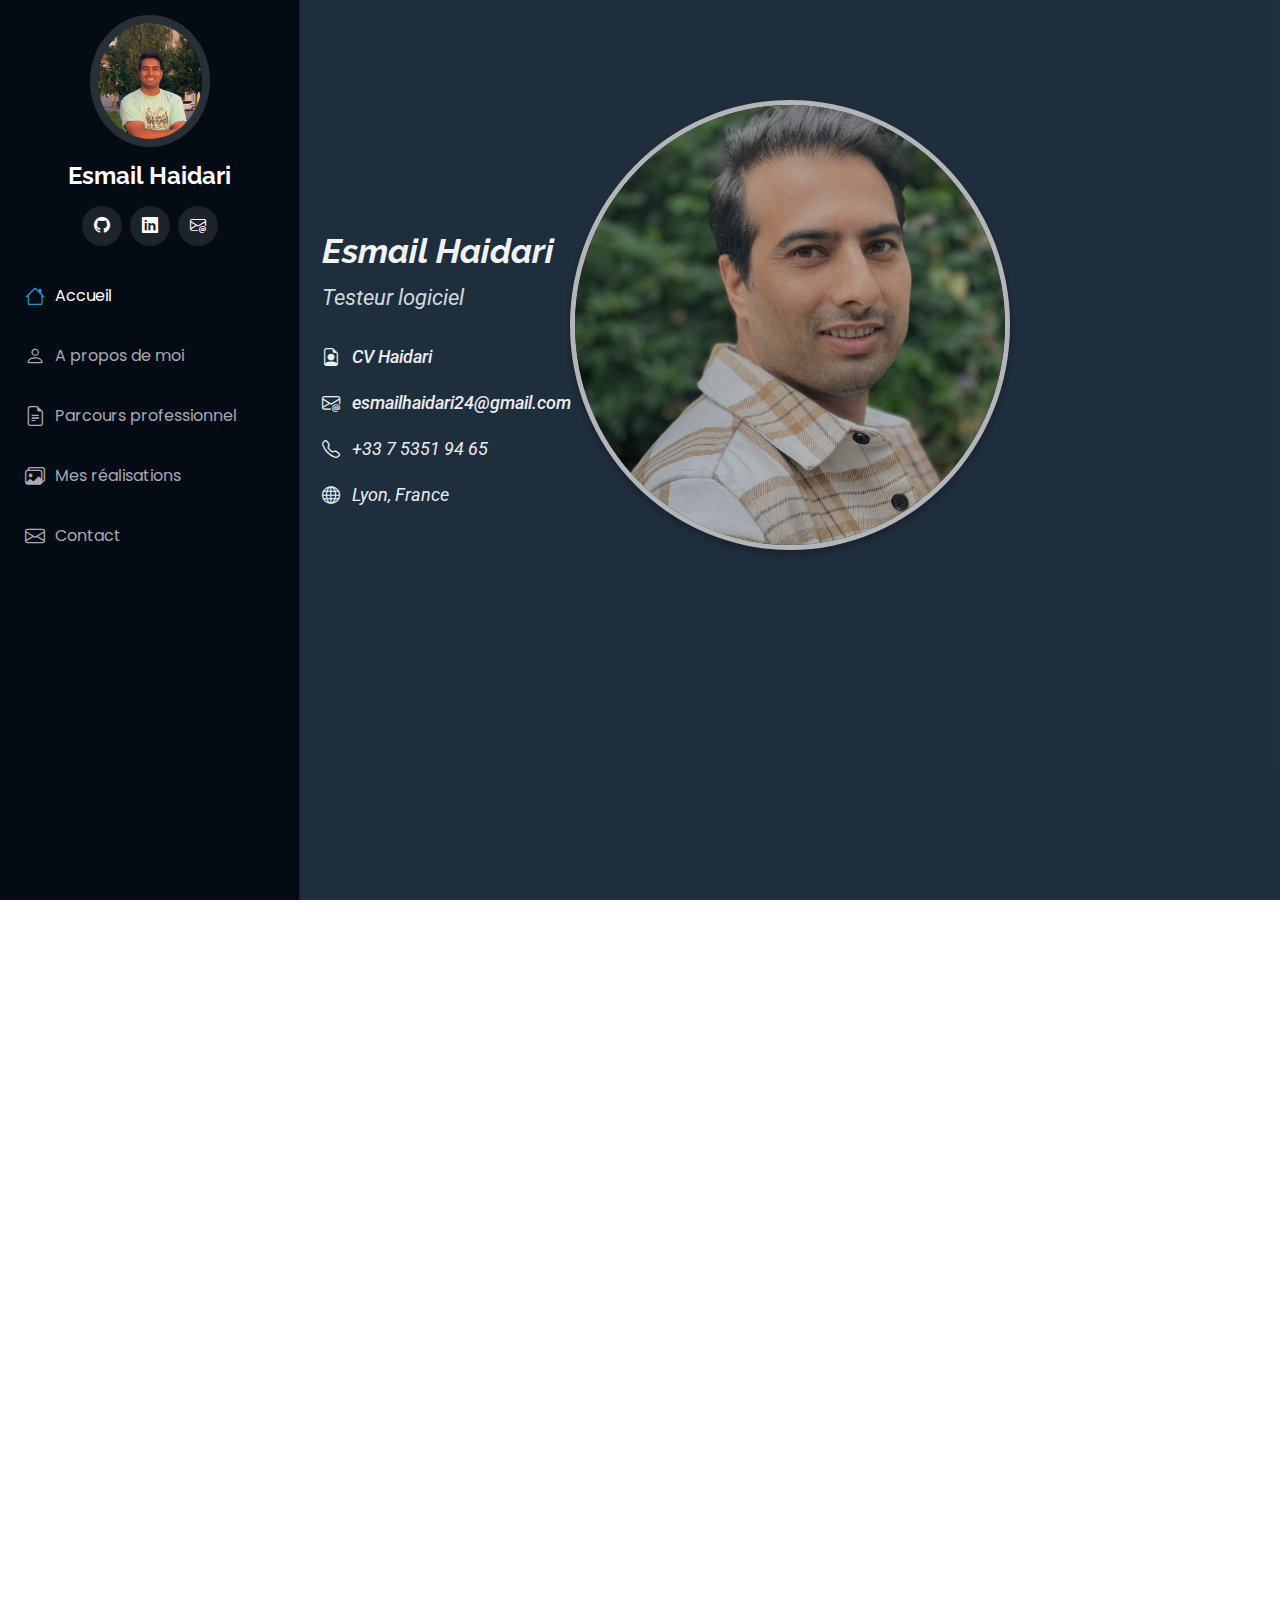
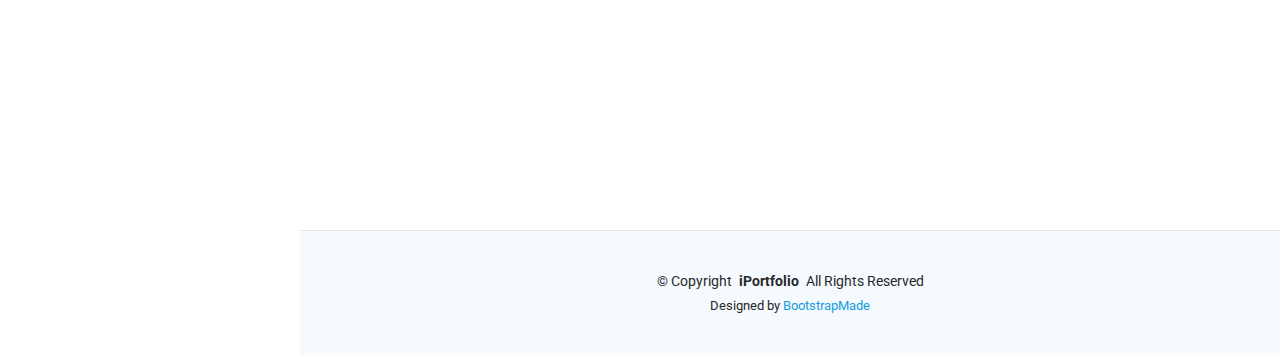
==== commit dc2fcea0: "Update index.html" ====
--- a/index.html
+++ b/index.html
@@ -61,6 +61,7 @@
           class="bi bi-linkedin"></i></a>
 
       <a href="mailto:esmail.haidari24@gmail.com" class="mail">
+      
         <i class="bi bi-envelope-at"></i>
       </a>
 
@@ -134,7 +135,7 @@
 
       <!-- Section Title -->
       <div class="container section-title" style="padding-bottom: 0px;" data-aos="fade-up text-align:justify; ">
-        <h2 style="font-weight:bolder; font-style: italic;">A propos de moi</h2>
+        <h2 style="font-weight:bolder; font-style: italic;">About me</h2>
         <p style="font-style:italic; text-align:justify; font-weight: bold; font-size:20px "> à la recherche d'un stage du 11/2024 au 01/2025</p> <br> 
 
         <p style="font-style:italic; text-align:justify;">Je suis actuellement en formation de Testeur Logiciel à IT-Akademy, en recherche d'un stage du 4 novembre
@@ -344,9 +345,8 @@
 
         <!-- Section Title -->
         <div style="font-style: italic;" class="container section-title" data-aos="fade-up;">
-          <h2>Mes réalisations</h2>
-          <p>J'ai réalisé plusieurs projets en informatique, en programmation et en tests fonctionnels. Je vous propose
-            une liste des projets que j'ai réalisés et des compétences que j'ai acquises.</p>
+       <h2>Mes réalisations</h2>
+          <p>Durant ma formation en tant que testeur logiciel, j'ai réalisé plusieurs projets et devoirs que je souhaiterais partager avec vous.</p>
 
         </div><!-- End Section Title -->
 
